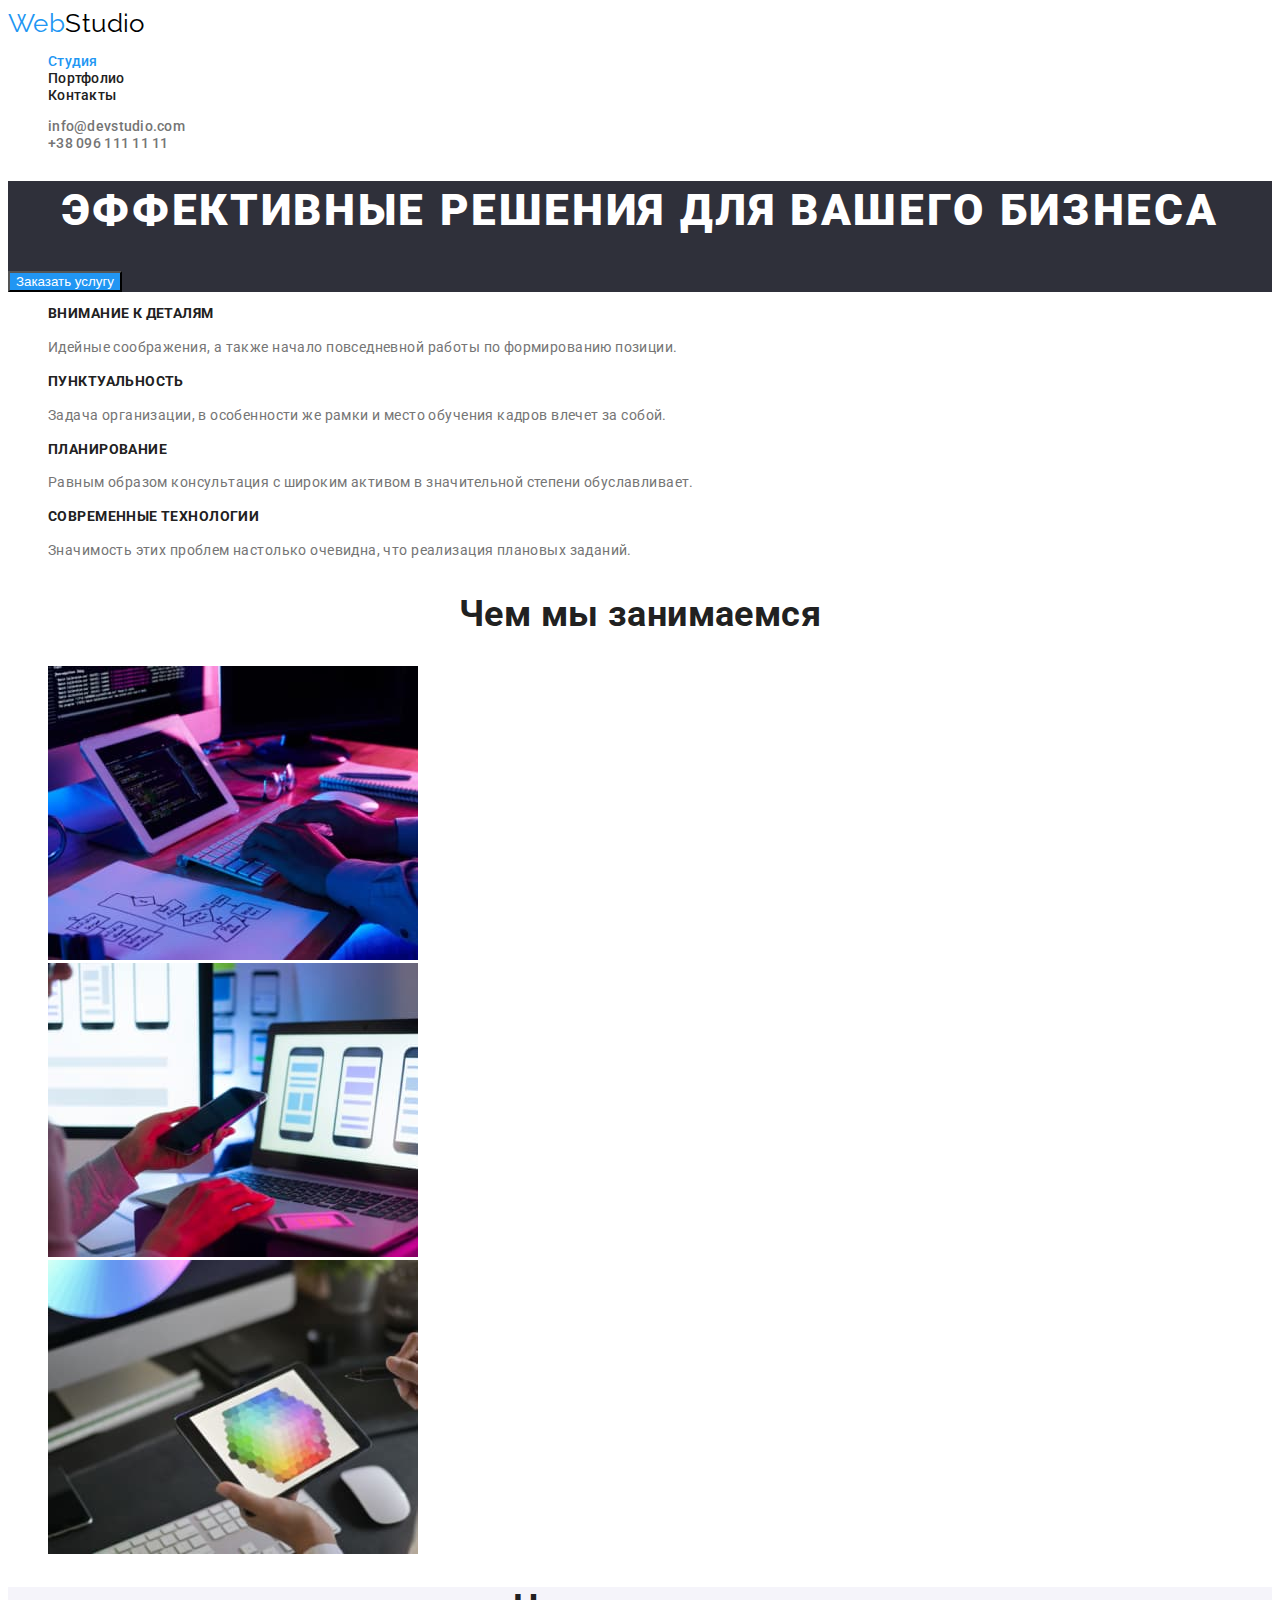
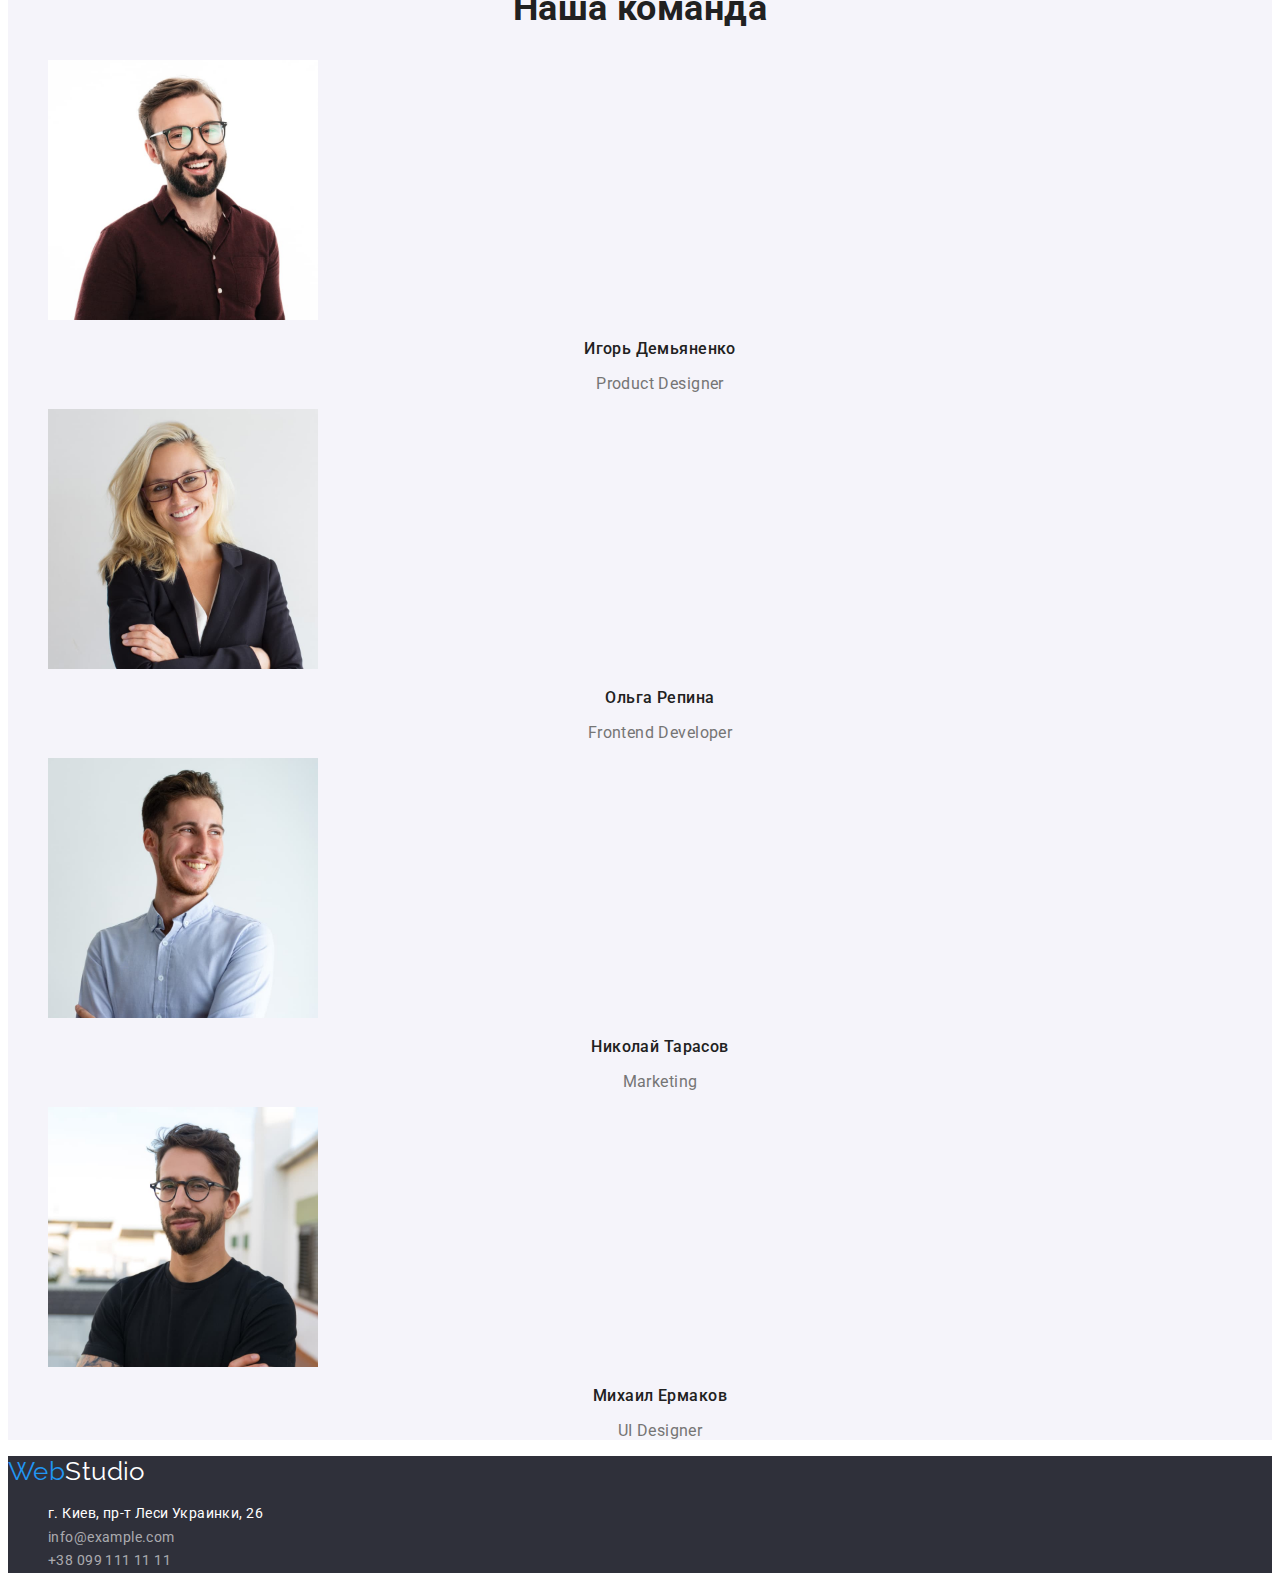
==== index.html @ 9487e592 "Copy previous work" ====
<!DOCTYPE html>
<html lang="ru">

<head>
    <meta charset="UTF-8">
    <meta http-equiv="X-UA-Compatible" content="IE=edge">
    <meta name="viewport" content="width=device-width, initial-scale=1.0">
    <title>Студия</title>
    <link
        href="https://fonts.googleapis.com/css2?family=Raleway:wght@700&family=Roboto:wght@400;500;700;900&display=swap"
        rel="stylesheet" />
    <link rel="stylesheet" href="./css/styles.css" />
</head>

<body>
    <header>
        <nav>
            <a href="./index.html" class="logo"><span class="accent">Web</span>Studio</a>
            <ul class="site-nav list">
                <li><a href="./index.html" class="link current">Студия</a></li>
                <li><a href="./portfolio.html" class="link">Портфолио</a></li>
                <li><a href="" class="link">Контакты</a></li>
            </ul>
        </nav>
        <ul class="contacts list">
            <li><a href="mailto:info@devstudio.com" class="link">info@devstudio.com</a></li>
            <li><a href="tel:+380961111111" class="link">+38 096 111 11 11</a></li>
        </ul>
    </header>
    <main>
        <section class="hero">
            <h1 class="hero-title">Эффективные решения для вашего бизнеса</h1>
            <button type="button" class="button primary">Заказать услугу</button>
        </section>
        <section class="section">
            <h2 class="hidden">Особенности</h2>
            <ul class="features-list list">
                <li>
                    <h3 class="title">Внимание к деталям</h3>
                    <p class="text">Идейные соображения, а также начало повседневной работы по формированию позиции.</p>
                </li>
                <li>
                    <h3 class="title">Пунктуальность</h3>
                    <p class="text">Задача организации, в особенности же рамки и место обучения кадров влечет за собой.
                    </p>

                </li>
                <li>
                    <h3 class="title">Планирование</h3>
                    <p class="text">Равным образом консультация с широким активом в значительной степени обуславливает.
                    </p>
                </li>
                <li>
                    <h3 class="title">Современные технологии</h3>
                    <p class="text">Значимость этих проблем настолько очевидна, что реализация плановых заданий.</p>
                </li>
            </ul>
        </section>
        <section class="section">
            <h2 class="section-title">Чем мы занимаемся</h2>
            <ul class="work-list list">
                <li><img src="./images/box1.jpg" alt="Программирование" width="370" height="294"></li>
                <li><img src="./images/box2.jpg" alt="Адаптация к мобильным версиям" width="370" height="294"></li>
                <li><img src="./images/box3.jpg" alt="Дизайн" width="370" height="294"></li>
            </ul>
        </section>
        <section class="section-team list">
            <h2 class="section-title">Наша команда</h2>
            <ul class="team-list list">
                <li>
                    <img src="./images/product_designer.jpg" alt="Product Designer" width="270" height="260">
                    <h3 class="title">Игорь Демьяненко</h3>
                    <p class="text">Product Designer</p>
                </li>
                <li>
                    <img src="./images/frontend_developer.jpg" alt="Frontend Developer" width="270" height="260">
                    <h3 class="title">Ольга Репина</h3>
                    <p class="text">Frontend Developer</p>
                </li>
                <li>
                    <img src="./images/marketing.jpg" alt="Marketing" width="270" height="260">
                    <h3 class="title">Николай Тарасов</h3>
                    <p class="text">Marketing</p>
                </li>
                <li>
                    <img src="./images/ui_designer.jpg" alt="UI Designer" width="270" height="260">
                    <h3 class="title">Михаил Ермаков</h3>
                    <p class="text">UI Designer</p>
                </li>
            </ul>
        </section>
    </main>
    <footer>
        <a href="./index.html" class="logo"><span class="accent">Web</span>Studio</a>
        <address>
            <ul class="foot-list list">
                <li><a href="" class="address">г. Киев, пр-т Леси Украинки, 26</a></li>
                <li><a href="mailto:info@example.com" class="link">info@example.com</a></li>
                <li><a href="tel:+380991111111" class="link">+38 099 111 11 11</a></li>
            </ul>
        </address>
    </footer>
</body>

</html>
---- css/styles.css ----
/* цвет основного текста #212121 */
/* вторичный цвет текста #757575 */
/* белый #FFFFFF */
/* футер (номер, почта) rgba(255, 255, 255, 0.6); */
/* акцент #2196F3 */
/* вторичный цвет фона #F5F4FA */
/* фон героя+футера #2F303A */

:root {
  --primary-text-color: #212121;
  --second-text-color: #757575;
  --accent-color: #2196f3;
  --basic-white: #fff;
  --second-background-color: #f5f4fa;
  --hero-footer-background-color: #2f303a;
  --logo-color: #000000;
  --foot-text-color: rgba(255, 255, 255, 0.6);
}
body {
  background-color: var(--basic-white);
  color: var(--primary-text-color);
  font-family: Roboto, sans-serif;
  font-size: 14px;
  letter-spacing: 0.03em;
}
.list {
  list-style: none;
}
.logo {
  color: var(--logo-color);
  font-family: Raleway, sans-serif;
  font-size: 26px;
  line-height: 1.2;
  text-decoration: none;
}
.logo .accent {
  color: var(--accent-color);
}
/* site-nav */
.site-nav .link {
  color: var(--primary-text-color);
  font-weight: 500;
  line-height: 1.14;
  letter-spacing: 0.02em;
  text-decoration: none;
}
.site-nav .link:hover,
.site-nav .link:focus {
  color: var(--accent-color);
}
.site-nav .link.current {
  color: var(--accent-color);
}
.contacts .link {
  color: var(--second-text-color);
  font-weight: 500;
  line-height: 1.14;
  letter-spacing: 0.02em;
  text-decoration: none;
}
.contacts .link:hover,
.contacts .link:focus {
  color: var(--accent-color);
}
.contacts .link.current {
  color: var(--accent-color);
}
/* Hero */
.hero {
  background-color: var(--hero-footer-background-color);
}
.hero-title {
  color: var(--basic-white);
  font-weight: 900;
  font-size: 44px;
  line-height: 1.36;
  text-align: center;
  letter-spacing: 0.06em;
  text-transform: uppercase;
}
/* Features */
.features-list .title {
  font-size: 14px;
  line-height: 1.14;
  text-transform: uppercase;
}
.features-list .text {
  color: var(--second-text-color);
  line-height: 1.71;
}
.hidden {
  position: absolute;
  width: 1px;
  height: 1px;
  margin: -1px;
  border: 0;
  padding: 0;
  white-space: nowrap;
  clip-path: inset(100%);
  clip: rect(0 0 0 0);
  overflow: hidden;
}
/* Section */
.section-title {
  font-size: 36px;
  line-height: 1.2;
  text-align: center;
}
/* Team */
.section-team {
  background-color: var(--second-background-color);
}
.team-list .title {
  font-weight: 500;
  font-size: 16px;
  line-height: 1.19;
  text-align: center;
}
.team-list .text {
  color: var(--second-text-color);
  font-size: 16px;
  line-height: 1.19;
  text-align: center;
}
/* Portfolio */
.button.current {
  color: var(--basic-white);
  background-color: var(--accent-color);
}
.portfolio-list .title {
  font-size: 18px;
  line-height: 2;
  letter-spacing: 0.06em;
}
.portfolio-list .text {
  color: var(--second-text-color);
  font-size: 16px;
  line-height: 1.88;
}
/* Footer */
footer {
  background-color: var(--hero-footer-background-color);
}
footer .logo {
  color: var(--basic-white);
}
.foot-list .address {
  color: var(--basic-white);
  font-style: normal;
  line-height: 1.71;
  text-decoration: none;
}
.foot-list .link {
  color: var(--foot-text-color);
  font-style: normal;
  line-height: 1.71;
  text-decoration: none;
}
.foot-list .link:hover,
.foot-list .link:focus {
  color: var(--accent-color);
}
/* Button */
.button {
  background-color: var(--second-background-color);
  cursor: pointer;
}
.button:hover,
.button:focus {
  color: var(--basic-white);
  background-color: var(--accent-color);
}
.button.primary {
  color: var(--basic-white);
  background-color: var(--accent-color);
}
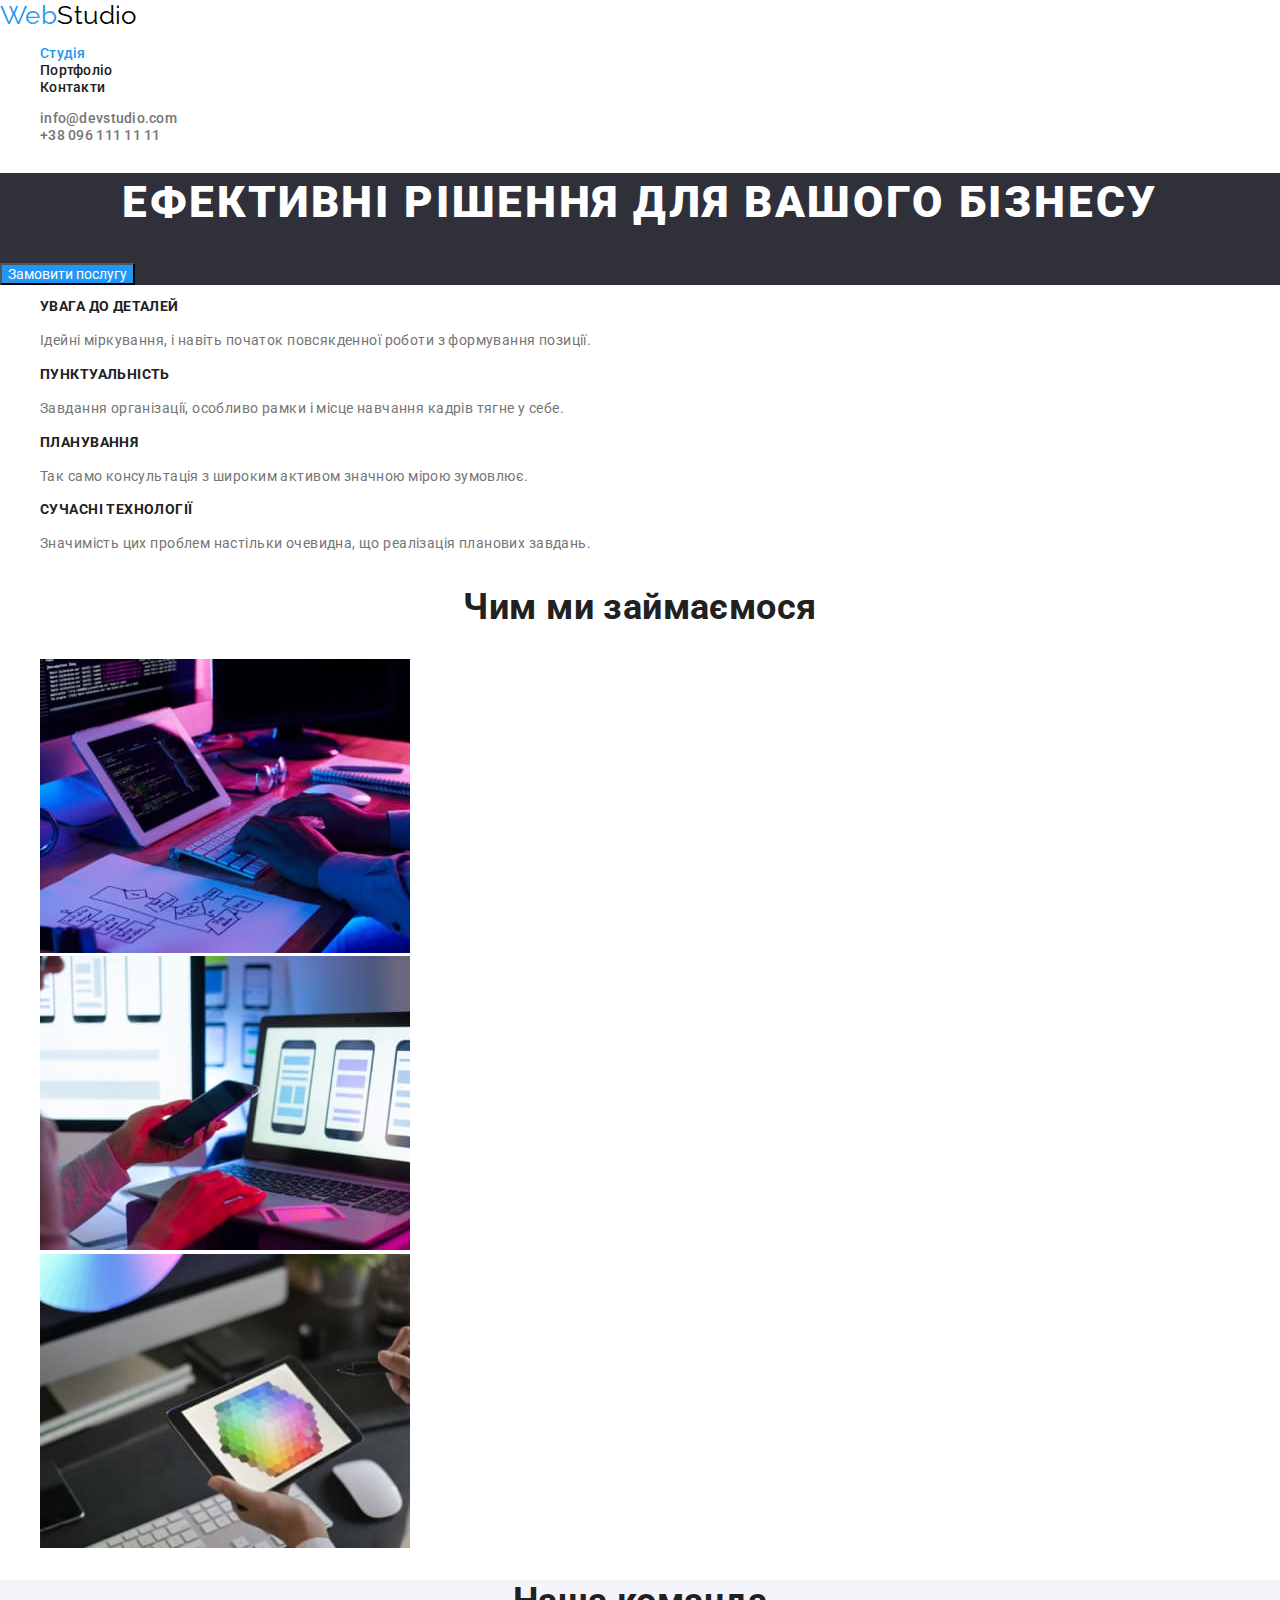
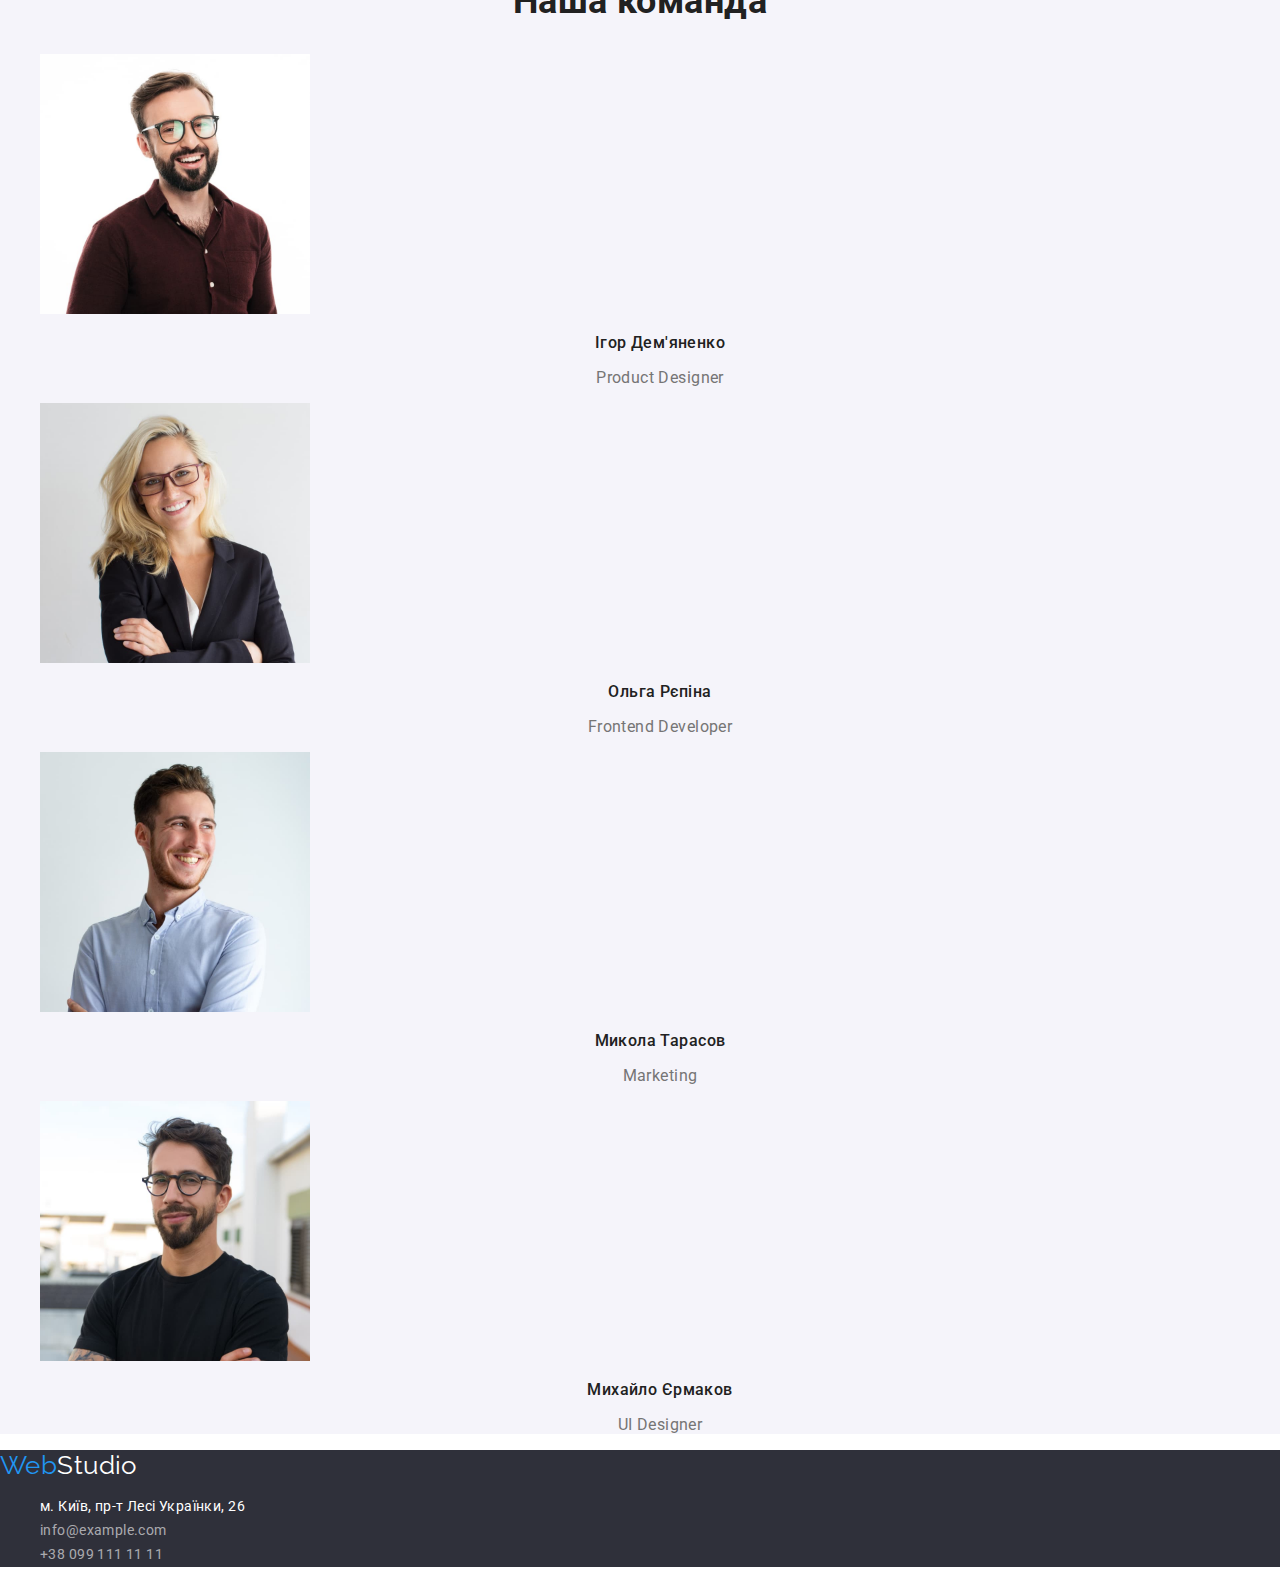
==== commit c626c417: "Update index.html" ====
--- a/index.html
+++ b/index.html
@@ -1,104 +1,115 @@
 <!DOCTYPE html>
-<html lang="ru">
+<html lang="ukr">
 
 <head>
     <meta charset="UTF-8">
     <meta http-equiv="X-UA-Compatible" content="IE=edge">
     <meta name="viewport" content="width=device-width, initial-scale=1.0">
-    <title>Студия</title>
+    <title>Студія</title>
     <link
         href="https://fonts.googleapis.com/css2?family=Raleway:wght@700&family=Roboto:wght@400;500;700;900&display=swap"
         rel="stylesheet" />
+    <link rel="stylesheet"
+        href="https://cdnjs.cloudflare.com/ajax/libs/modern-normalize/1.1.0/modern-normalize.min.css">
     <link rel="stylesheet" href="./css/styles.css" />
 </head>
 
 <body>
     <header>
-        <nav>
-            <a href="./index.html" class="logo"><span class="accent">Web</span>Studio</a>
-            <ul class="site-nav list">
-                <li><a href="./index.html" class="link current">Студия</a></li>
-                <li><a href="./portfolio.html" class="link">Портфолио</a></li>
-                <li><a href="" class="link">Контакты</a></li>
+        <div class="container header">
+            <nav class="main-nav">
+                <a href="./index.html" class="logo"><span class="accent">Web</span>Studio</a>
+                <ul class="site-nav list">
+                    <li class="item"><a href="./index.html" class="link current">Студія</a></li>
+                    <li class="item"><a href="./portfolio.html" class="link">Портфоліо</a></li>
+                    <li class="item"><a href="" class="link">Контакти</a></li>
+                </ul>
+            </nav>
+            <ul class="contacts list">
+                <li class="item"><a href="mailto:info@devstudio.com" class="link">info@devstudio.com</a></li>
+                <li class="item"><a href="tel:+380961111111" class="link">+38 096 111 11 11</a></li>
             </ul>
-        </nav>
-        <ul class="contacts list">
-            <li><a href="mailto:info@devstudio.com" class="link">info@devstudio.com</a></li>
-            <li><a href="tel:+380961111111" class="link">+38 096 111 11 11</a></li>
-        </ul>
+        </div>
     </header>
     <main>
         <section class="hero">
-            <h1 class="hero-title">Эффективные решения для вашего бизнеса</h1>
-            <button type="button" class="button primary">Заказать услугу</button>
+            <h1 class="hero-title">Ефективні рішення для вашого бізнесу</h1>
+            <button type="button" class="button primary">Замовити послугу</button>
         </section>
         <section class="section">
-            <h2 class="hidden">Особенности</h2>
-            <ul class="features-list list">
-                <li>
-                    <h3 class="title">Внимание к деталям</h3>
-                    <p class="text">Идейные соображения, а также начало повседневной работы по формированию позиции.</p>
-                </li>
-                <li>
-                    <h3 class="title">Пунктуальность</h3>
-                    <p class="text">Задача организации, в особенности же рамки и место обучения кадров влечет за собой.
-                    </p>
-
-                </li>
-                <li>
-                    <h3 class="title">Планирование</h3>
-                    <p class="text">Равным образом консультация с широким активом в значительной степени обуславливает.
-                    </p>
-                </li>
-                <li>
-                    <h3 class="title">Современные технологии</h3>
-                    <p class="text">Значимость этих проблем настолько очевидна, что реализация плановых заданий.</p>
-                </li>
-            </ul>
+            <div class="container">
+                <h2 class="hidden">Особливості</h2>
+                <ul class="features-list list">
+                    <li class="item">
+                        <h3 class="title">УВАГА ДО ДЕТАЛЕЙ</h3>
+                        <p class="text">Ідейні міркування, і навіть початок повсякденної роботи з формування позиції.
+                        </p>
+                    </li>
+                    <li class="item">
+                        <h3 class="title">ПУНКТУАЛЬНІСТЬ</h3>
+                        <p class="text">Завдання організації, особливо рамки і місце навчання кадрів тягне у себе.</p>
+                    </li>
+                    <li class="item">
+                        <h3 class="title">ПЛАНУВАННЯ</h3>
+                        <p class="text">Так само консультація з широким активом значною мірою зумовлює.</p>
+                    </li>
+                    <li class="item">
+                        <h3 class="title">СУЧАСНІ ТЕХНОЛОГІЇ</h3>
+                        <p class="text">Значимість цих проблем настільки очевидна, що реалізація планових завдань.</p>
+                    </li>
+                </ul>
+            </div>
         </section>
-        <section class="section">
-            <h2 class="section-title">Чем мы занимаемся</h2>
-            <ul class="work-list list">
-                <li><img src="./images/box1.jpg" alt="Программирование" width="370" height="294"></li>
-                <li><img src="./images/box2.jpg" alt="Адаптация к мобильным версиям" width="370" height="294"></li>
-                <li><img src="./images/box3.jpg" alt="Дизайн" width="370" height="294"></li>
-            </ul>
+        <section class="section work">
+            <div class="container">
+                <h2 class="section-title">Чим ми займаємося</h2>
+                <ul class="work-list list">
+                    <li class="item"><img src="./images/box1.jpg" alt="Программирование" width="370" height="294"></li>
+                    <li class="item"><img src="./images/box2.jpg" alt="Адаптация к мобильным версиям" width="370"
+                            height="294"></li>
+                    <li class="item"><img src="./images/box3.jpg" alt="Дизайн" width="370" height="294"></li>
+                </ul>
+            </div>
         </section>
         <section class="section-team list">
-            <h2 class="section-title">Наша команда</h2>
-            <ul class="team-list list">
-                <li>
-                    <img src="./images/product_designer.jpg" alt="Product Designer" width="270" height="260">
-                    <h3 class="title">Игорь Демьяненко</h3>
-                    <p class="text">Product Designer</p>
-                </li>
-                <li>
-                    <img src="./images/frontend_developer.jpg" alt="Frontend Developer" width="270" height="260">
-                    <h3 class="title">Ольга Репина</h3>
-                    <p class="text">Frontend Developer</p>
-                </li>
-                <li>
-                    <img src="./images/marketing.jpg" alt="Marketing" width="270" height="260">
-                    <h3 class="title">Николай Тарасов</h3>
-                    <p class="text">Marketing</p>
-                </li>
-                <li>
-                    <img src="./images/ui_designer.jpg" alt="UI Designer" width="270" height="260">
-                    <h3 class="title">Михаил Ермаков</h3>
-                    <p class="text">UI Designer</p>
-                </li>
-            </ul>
+            <div class="container">
+                <h2 class="section-title">Наша команда</h2>
+                <ul class="team-list list">
+                    <li class="item">
+                        <img src="./images/product_designer.jpg" alt="Product Designer" width="270" height="260">
+                        <h3 class="title">Ігор Дем'яненко</h3>
+                        <p class="text">Product Designer</p>
+                    </li>
+                    <li class="item">
+                        <img src="./images/frontend_developer.jpg" alt="Frontend Developer" width="270" height="260">
+                        <h3 class="title">Ольга Рєпіна</h3>
+                        <p class="text">Frontend Developer</p>
+                    </li>
+                    <li class="item">
+                        <img src="./images/marketing.jpg" alt="Marketing" width="270" height="260">
+                        <h3 class="title">Микола Тарасов</h3>
+                        <p class="text">Marketing</p>
+                    </li>
+                    <li class="item">
+                        <img src="./images/ui_designer.jpg" alt="UI Designer" width="270" height="260">
+                        <h3 class="title">Михайло Єрмаков</h3>
+                        <p class="text">UI Designer</p>
+                    </li>
+                </ul>
+            </div>
         </section>
     </main>
     <footer>
-        <a href="./index.html" class="logo"><span class="accent">Web</span>Studio</a>
-        <address>
-            <ul class="foot-list list">
-                <li><a href="" class="address">г. Киев, пр-т Леси Украинки, 26</a></li>
-                <li><a href="mailto:info@example.com" class="link">info@example.com</a></li>
-                <li><a href="tel:+380991111111" class="link">+38 099 111 11 11</a></li>
-            </ul>
-        </address>
+        <div class="container">
+            <a href="./index.html" class="logo"><span class="accent">Web</span>Studio</a>
+            <address>
+                <ul class="foot-list list">
+                    <li class="item"><a href="" class="address">м. Київ, пр-т Лесі Українки, 26</a></li>
+                    <li class="item"><a href="mailto:info@example.com" class="link">info@example.com</a></li>
+                    <li class="item"><a href="tel:+380991111111" class="link">+38 099 111 11 11</a></li>
+                </ul>
+            </address>
+        </div>
     </footer>
 </body>
 
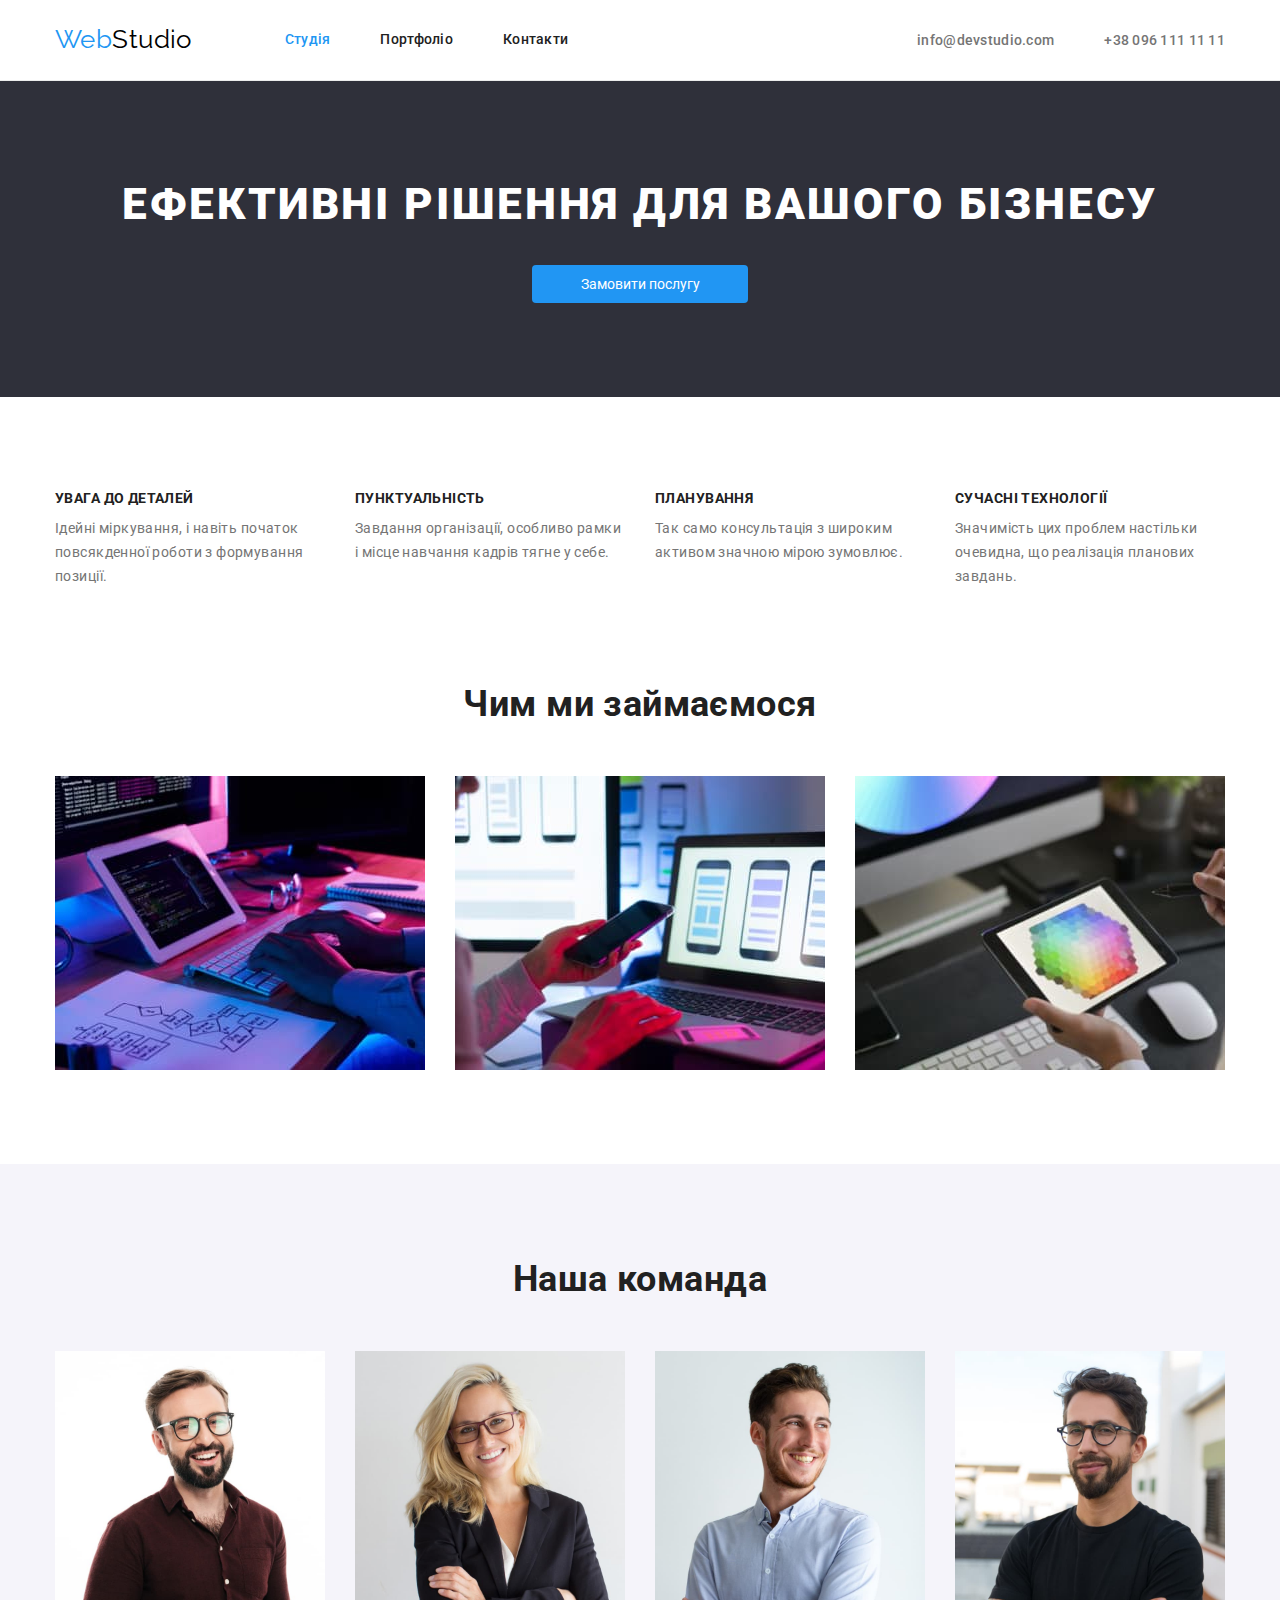
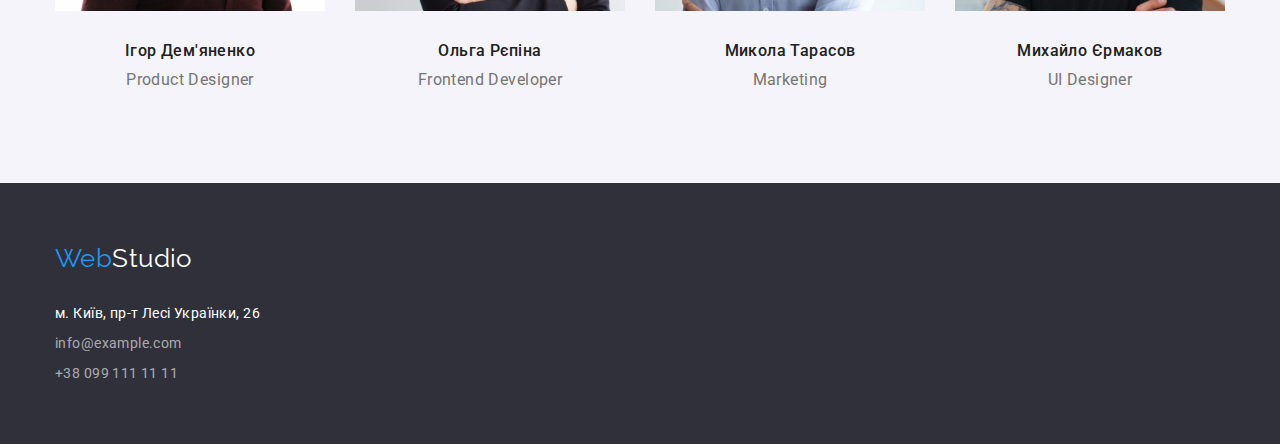
==== commit 4db5c5fd: "Update index.html" ====
--- a/index.html
+++ b/index.html
@@ -32,9 +32,11 @@
         </div>
     </header>
     <main>
-        <section class="hero">
-            <h1 class="hero-title">Ефективні рішення для вашого бізнесу</h1>
-            <button type="button" class="button primary">Замовити послугу</button>
+        <section class="section hero">
+            <div class="container">
+                <h1 class="hero-title">Ефективні рішення для вашого бізнесу</h1>
+                <button type="button" class="button primary">Замовити послугу</button>
+            </div>
         </section>
         <section class="section">
             <div class="container">
@@ -77,23 +79,31 @@
                 <ul class="team-list list">
                     <li class="item">
                         <img src="./images/product_designer.jpg" alt="Product Designer" width="270" height="260">
-                        <h3 class="title">Ігор Дем'яненко</h3>
-                        <p class="text">Product Designer</p>
+                        <div class="team-border">
+                            <h3 class="title">Ігор Дем'яненко</h3>
+                            <p class="text">Product Designer</p>
+                        </div>
                     </li>
                     <li class="item">
                         <img src="./images/frontend_developer.jpg" alt="Frontend Developer" width="270" height="260">
-                        <h3 class="title">Ольга Рєпіна</h3>
-                        <p class="text">Frontend Developer</p>
+                        <div class="team-border">
+                            <h3 class="title">Ольга Рєпіна</h3>
+                            <p class="text">Frontend Developer</p>
+                        </div>
                     </li>
                     <li class="item">
                         <img src="./images/marketing.jpg" alt="Marketing" width="270" height="260">
-                        <h3 class="title">Микола Тарасов</h3>
-                        <p class="text">Marketing</p>
+                        <div class="team-border">
+                            <h3 class="title">Микола Тарасов</h3>
+                            <p class="text">Marketing</p>
+                        </div>
                     </li>
                     <li class="item">
                         <img src="./images/ui_designer.jpg" alt="UI Designer" width="270" height="260">
-                        <h3 class="title">Михайло Єрмаков</h3>
-                        <p class="text">UI Designer</p>
+                        <div class="team-border">
+                            <h3 class="title">Михайло Єрмаков</h3>
+                            <p class="text">UI Designer</p>
+                        </div>
                     </li>
                 </ul>
             </div>
--- a/css/styles.css
+++ b/css/styles.css
@@ -16,6 +16,41 @@
   --logo-color: #000000;
   --foot-text-color: rgba(255, 255, 255, 0.6);
 }
+html {
+  box-sizing: border-box;
+}
+*,
+*::after,
+*::before {
+  box-sizing: inherit;
+}
+/* Стили для обнуления верхних отступов у элементов */
+h1,
+h2,
+h3,
+h4,
+h5,
+h6,
+p {
+  margin: 0;
+}
+/* Класс для обнуления базовых свойств у списков (ul) */
+ul {
+  list-style: none;
+  padding: 0;
+  margin: 0;
+}
+/* Класс для обнуления базовых свойств у ссылок */
+a {
+  text-decoration: none;
+  color: inherit;
+}
+/* Свойства для корректного отображения картинок */
+img {
+  display: block;
+  max-width: 100%;
+  height: auto;
+}
 body {
   background-color: var(--basic-white);
   color: var(--primary-text-color);
@@ -23,6 +58,22 @@
   font-size: 14px;
   letter-spacing: 0.03em;
 }
+header {
+  border-bottom: 1px solid #ececec;
+}
+.header,
+.main-nav {
+  display: flex;
+  align-items: center;
+  justify-content: flex-start;
+}
+.container {
+  margin-left: auto;
+  margin-right: auto;
+  width: 1200px;
+  padding-left: 15px;
+  padding-right: 15px;
+}
 .list {
   list-style: none;
 }
@@ -37,7 +88,18 @@
   color: var(--accent-color);
 }
 /* site-nav */
+.site-nav {
+  display: flex;
+  margin-left: 93px;
+}
+.site-nav .item + .item {
+  margin-left: 50px;
+}
 .site-nav .link {
+  display: block;
+  padding-top: 32px;
+  padding-bottom: 32px;
+
   color: var(--primary-text-color);
   font-weight: 500;
   line-height: 1.14;
@@ -50,6 +112,13 @@
 }
 .site-nav .link.current {
   color: var(--accent-color);
+}
+.contacts {
+  display: flex;
+  margin-left: auto;
+}
+.contacts .item + .item {
+  margin-left: 50px;
 }
 .contacts .link {
   color: var(--second-text-color);
@@ -68,8 +137,11 @@
 /* Hero */
 .hero {
   background-color: var(--hero-footer-background-color);
+  text-align: center;
 }
 .hero-title {
+  margin-bottom: 30px;
+
   color: var(--basic-white);
   font-weight: 900;
   font-size: 44px;
@@ -79,10 +151,22 @@
   text-transform: uppercase;
 }
 /* Features */
+.features-list {
+  display: flex;
+  flex-wrap: wrap;
+}
+.features-list .item {
+  width: 270px;
+  margin-right: 30px;
+}
+.features-list .item:last-child {
+  margin-right: 0;
+}
 .features-list .title {
   font-size: 14px;
   line-height: 1.14;
   text-transform: uppercase;
+  margin-bottom: 10px;
 }
 .features-list .text {
   color: var(--second-text-color);
@@ -101,16 +185,46 @@
   overflow: hidden;
 }
 /* Section */
+.section,
+.section-team {
+  padding-top: 94px;
+  padding-bottom: 94px;
+}
+.section.work {
+  padding-top: 0;
+}
 .section-title {
   font-size: 36px;
   line-height: 1.2;
   text-align: center;
+  padding-bottom: 50px;
+  margin: 0;
+}
+.work-list {
+  display: flex;
+}
+.work-list .item {
+  margin-right: 30px;
+}
+.work-list .item:last-child {
+  margin-right: 0;
 }
 /* Team */
+.team-list {
+  display: flex;
+}
+.team-list .item {
+  margin-right: 30px;
+}
+.team-list .item:last-child {
+  margin-right: 0;
+}
 .section-team {
   background-color: var(--second-background-color);
 }
 .team-list .title {
+  margin-top: 30px;
+  margin-bottom: 10px;
   font-weight: 500;
   font-size: 16px;
   line-height: 1.19;
@@ -123,9 +237,46 @@
   text-align: center;
 }
 /* Portfolio */
+.button-list {
+  display: flex;
+  flex-wrap: wrap;
+  margin-bottom: 50px;
+  justify-content: center;
+}
+.button-list .button {
+  padding: 6px 22px;
+  border: none;
+}
+.button-list .item {
+  margin-right: 8px;
+}
+.button-list .item:last-child {
+  margin-right: 0;
+}
 .button.current {
   color: var(--basic-white);
   background-color: var(--accent-color);
+}
+.portfolio-list {
+  display: flex;
+  flex-wrap: wrap;
+}
+.portfolio-list .item {
+  width: 370px;
+  margin-right: 30px;
+  margin-bottom: 30px;
+}
+.portfolio-list .item:nth-child(3n) {
+  margin-right: 0;
+}
+.portfolio-list .item:nth-last-child(-n + 3) {
+  margin-bottom: 0;
+}
+.portfolio-border {
+  border: 1px solid #eeeeee;
+  border-top: transparent;
+  padding: 20px 24px;
+  min-width: 322px;
 }
 .portfolio-list .title {
   font-size: 18px;
@@ -141,19 +292,29 @@
 footer {
   background-color: var(--hero-footer-background-color);
 }
+address {
+  display: block;
+  padding-top: 20px;
+  padding-bottom: 60px;
+}
 footer .logo {
-  color: var(--basic-white);
+  display: block;
+  padding-top: 60px;
+  color: var(--basic-white);
+}
+.foot-list .item {
+  margin-top: 9px;
 }
 .foot-list .address {
   color: var(--basic-white);
   font-style: normal;
-  line-height: 1.71;
+  line-height: 1.5;
   text-decoration: none;
 }
 .foot-list .link {
   color: var(--foot-text-color);
   font-style: normal;
-  line-height: 1.71;
+  line-height: 1.5;
   text-decoration: none;
 }
 .foot-list .link:hover,
@@ -164,6 +325,7 @@
 .button {
   background-color: var(--second-background-color);
   cursor: pointer;
+  border-radius: 4px;
 }
 .button:hover,
 .button:focus {
@@ -173,4 +335,7 @@
 .button.primary {
   color: var(--basic-white);
   background-color: var(--accent-color);
-}
+  padding: 10px 32px;
+  min-width: 216px;
+  border: 1px solid transparent;
+}
